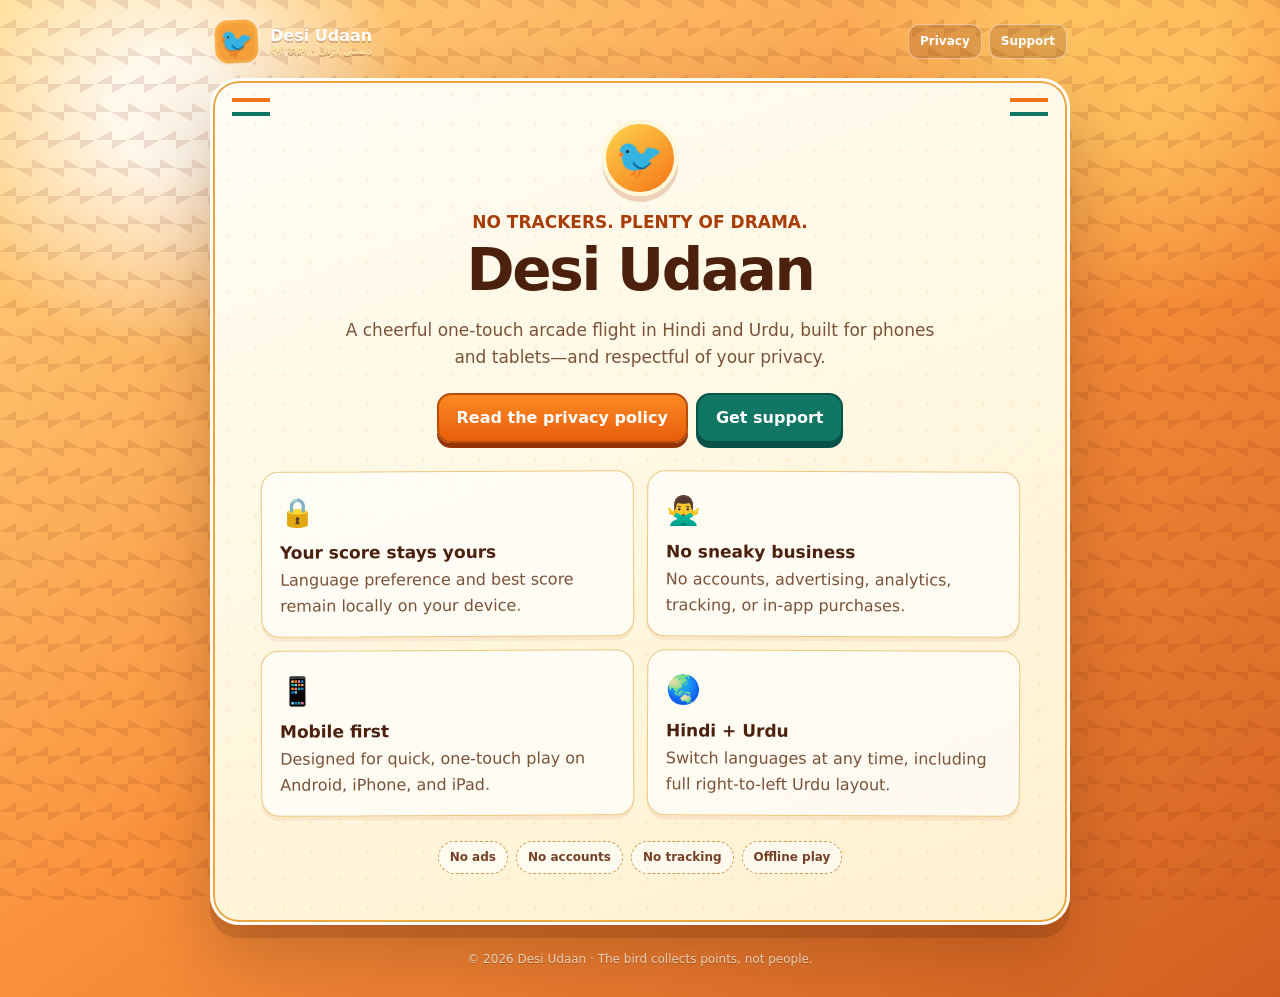
==== index.html @ 2039fcdf "Publish Desi Udaan privacy and support pages" ====
<!doctype html>
<html lang="en">
  <head>
    <meta charset="utf-8" />
    <meta name="viewport" content="width=device-width, initial-scale=1, viewport-fit=cover" />
    <meta name="theme-color" content="#ef7417" />
    <meta name="description" content="Official privacy and support pages for Desi Udaan, a joyful Hindi and Urdu mobile game." />
    <title>Desi Udaan · Privacy & Support</title>
    <link rel="icon" href="favicon.svg" type="image/svg+xml" />
    <link rel="stylesheet" href="styles.css" />
  </head>
  <body>
    <main class="site-shell">
      <header class="topbar">
        <a class="brand" href="./" aria-label="Desi Udaan home">
          <span class="brand-mark" aria-hidden="true">🐦</span>
          <span class="brand-copy">Desi Udaan <small>देसी उड़ान · دیسی اُڑان</small></span>
        </a>
        <nav class="topnav" aria-label="Main navigation">
          <a href="privacy/">Privacy</a>
          <a href="support/">Support</a>
        </nav>
      </header>

      <section class="paper">
        <div class="hero">
          <div class="mascot" aria-hidden="true">🐦</div>
          <p class="eyebrow">NO TRACKERS. PLENTY OF DRAMA.</p>
          <h1>Desi Udaan</h1>
          <p>A cheerful one-touch arcade flight in Hindi and Urdu, built for phones and tablets—and respectful of your privacy.</p>
          <div class="action-row">
            <a class="button" href="privacy/">Read the privacy policy</a>
            <a class="button secondary" href="support/">Get support</a>
          </div>
        </div>

        <div class="grid" aria-label="App promises">
          <article class="card">
            <span class="card-icon" aria-hidden="true">🔒</span>
            <h3>Your score stays yours</h3>
            <p>Language preference and best score remain locally on your device.</p>
          </article>
          <article class="card">
            <span class="card-icon" aria-hidden="true">🙅‍♂️</span>
            <h3>No sneaky business</h3>
            <p>No accounts, advertising, analytics, tracking, or in-app purchases.</p>
          </article>
          <article class="card">
            <span class="card-icon" aria-hidden="true">📱</span>
            <h3>Mobile first</h3>
            <p>Designed for quick, one-touch play on Android, iPhone, and iPad.</p>
          </article>
          <article class="card">
            <span class="card-icon" aria-hidden="true">🌏</span>
            <h3>Hindi + Urdu</h3>
            <p>Switch languages at any time, including full right-to-left Urdu layout.</p>
          </article>
        </div>

        <div class="pill-row" style="margin-top: 24px">
          <span class="pill">No ads</span>
          <span class="pill">No accounts</span>
          <span class="pill">No tracking</span>
          <span class="pill">Offline play</span>
        </div>
      </section>

      <footer>© 2026 Desi Udaan · The bird collects points, not people.</footer>
    </main>
  </body>
</html>
---- styles.css ----
:root {
  color-scheme: light;
  --cream: #fff8e7;
  --paper: #fffdf5;
  --ink: #43200e;
  --muted: #7a5237;
  --saffron: #ef7417;
  --saffron-dark: #a83d08;
  --marigold: #f7bf2b;
  --green: #117663;
  --green-dark: #075347;
  --pink: #df3f63;
  --line: #edc77f;
  --shadow: rgba(87, 34, 9, 0.18);
}

* {
  box-sizing: border-box;
}

html {
  min-width: 320px;
  scroll-behavior: smooth;
}

body {
  min-height: 100vh;
  margin: 0;
  background:
    radial-gradient(circle at 13% 11%, rgba(255, 255, 255, 0.85) 0 4%, transparent 17%),
    radial-gradient(circle at 88% 4%, rgba(255, 223, 116, 0.55) 0 6%, transparent 19%),
    linear-gradient(145deg, #ffd985, #fb923c 50%, #b84010 130%);
  color: var(--ink);
  font-family: Inter, ui-rounded, "Noto Sans Devanagari", "Noto Nastaliq Urdu", system-ui, sans-serif;
  line-height: 1.6;
}

body::before {
  position: fixed;
  inset: 0;
  pointer-events: none;
  content: "";
  opacity: 0.12;
  background-image:
    linear-gradient(30deg, #7c2d12 12%, transparent 12.5%, transparent 87%, #7c2d12 87.5%, #7c2d12),
    linear-gradient(150deg, #7c2d12 12%, transparent 12.5%, transparent 87%, #7c2d12 87.5%, #7c2d12);
  background-position: 0 0, 16px 28px;
  background-size: 32px 56px;
}

a {
  color: var(--green-dark);
}

a:focus-visible,
button:focus-visible {
  outline: 3px solid #fff;
  outline-offset: 3px;
}

.site-shell {
  position: relative;
  z-index: 1;
  width: min(100% - 24px, 860px);
  margin: 0 auto;
  padding: max(14px, env(safe-area-inset-top)) 0 max(28px, env(safe-area-inset-bottom));
}

.topbar {
  display: flex;
  padding: 4px 3px 13px;
  align-items: center;
  justify-content: space-between;
  gap: 14px;
  color: white;
}

.brand {
  display: flex;
  align-items: center;
  gap: 10px;
  color: white;
  font-weight: 900;
  text-decoration: none;
  text-shadow: 0 2px rgba(100, 34, 8, 0.25);
}

.brand-mark {
  display: grid;
  width: 47px;
  height: 47px;
  place-items: center;
  border: 2px solid rgba(255, 255, 255, 0.76);
  border-radius: 15px;
  background: #f6a039;
  box-shadow: inset 0 0 0 3px rgba(255, 218, 111, 0.24);
  font-size: 27px;
  transform: rotate(-3deg);
}

.brand-copy {
  display: grid;
  line-height: 1.15;
}

.brand-copy small {
  color: #ffe7a4;
  font-size: 10px;
  font-weight: 700;
}

.topnav {
  display: flex;
  gap: 7px;
}

.topnav a {
  padding: 7px 11px;
  border: 1px solid rgba(255, 255, 255, 0.45);
  border-radius: 11px;
  background: rgba(112, 37, 8, 0.2);
  color: white;
  font-size: 12px;
  font-weight: 800;
  text-decoration: none;
}

.paper {
  position: relative;
  padding: clamp(24px, 5vw, 48px);
  overflow: hidden;
  border: 3px solid rgba(255, 255, 255, 0.86);
  border-radius: 29px;
  background:
    radial-gradient(circle at 14px 14px, rgba(225, 139, 49, 0.1) 0 1.5px, transparent 1.8px) 0 0 / 28px 28px,
    linear-gradient(160deg, rgba(255, 253, 245, 0.99), rgba(255, 243, 210, 0.99));
  box-shadow: 0 13px 0 var(--shadow), 0 30px 70px rgba(66, 22, 5, 0.25), inset 0 0 0 2px #eaa542;
}

.paper::before,
.paper::after {
  position: absolute;
  top: 17px;
  width: 38px;
  height: 10px;
  content: "";
  border-top: 4px solid var(--saffron);
  border-bottom: 4px solid var(--green);
}

.paper::before { left: 19px; }
.paper::after { right: 19px; }

.hero {
  max-width: 690px;
  margin: 0 auto 28px;
  text-align: center;
}

.mascot {
  display: grid;
  width: 76px;
  height: 76px;
  margin: -9px auto 13px;
  place-items: center;
  border: 4px solid #fff7da;
  border-radius: 50%;
  background: linear-gradient(145deg, #ffd54d, #f47517);
  box-shadow: 0 6px 0 rgba(171, 65, 8, 0.22);
  font-size: 39px;
  transform: rotate(-4deg);
}

.eyebrow {
  margin: 0 0 4px;
  color: var(--saffron-dark);
  font-size: 12px;
  font-weight: 900;
}

h1,
h2,
h3 {
  color: #4b200d;
  line-height: 1.2;
}

h1 {
  margin: 0;
  font-size: clamp(34px, 7vw, 58px);
  letter-spacing: -0.04em;
}

h2 {
  margin: 32px 0 9px;
  font-size: clamp(22px, 4vw, 30px);
}

h3 {
  margin: 0 0 4px;
  font-size: 17px;
}

p {
  color: var(--muted);
}

.hero p {
  max-width: 600px;
  margin: 11px auto 0;
  font-size: 17px;
}

.pill-row,
.action-row,
.language-jump {
  display: flex;
  flex-wrap: wrap;
  justify-content: center;
  gap: 8px;
}

.pill {
  padding: 6px 11px;
  border: 1px dashed #d99a45;
  border-radius: 999px;
  background: rgba(255, 255, 255, 0.58);
  color: #744126;
  font-size: 12px;
  font-weight: 800;
}

.action-row {
  margin-top: 22px;
}

.button {
  display: inline-grid;
  min-height: 48px;
  padding: 10px 18px;
  place-items: center;
  border: 2px solid #b84c08;
  border-radius: 14px;
  background: linear-gradient(#fb8a24, #e95d0a);
  box-shadow: 0 5px 0 #943306;
  color: white;
  font-weight: 900;
  text-align: center;
  text-decoration: none;
}

.button.secondary {
  border-color: var(--green-dark);
  background: var(--green);
  box-shadow: 0 5px 0 var(--green-dark);
}

.button:active {
  box-shadow: 0 2px 0 currentColor;
  transform: translateY(3px);
}

.grid {
  display: grid;
  grid-template-columns: repeat(2, 1fr);
  gap: 13px;
}

.card {
  padding: 18px;
  border: 1px solid var(--line);
  border-radius: 18px;
  background: rgba(255, 255, 255, 0.67);
  box-shadow: 0 4px 0 rgba(172, 82, 18, 0.09);
}

.card:nth-child(odd) { transform: rotate(-0.25deg); }
.card:nth-child(even) { transform: rotate(0.25deg); }

.card-icon {
  display: block;
  margin-bottom: 7px;
  font-size: 28px;
}

.card p,
.content p,
.content li {
  margin: 5px 0 0;
  color: var(--muted);
}

.content {
  max-width: 700px;
  margin: 0 auto;
}

.content ul {
  padding-inline-start: 22px;
}

.notice {
  margin: 22px 0;
  padding: 14px 16px;
  border-inline-start: 5px solid var(--green);
  border-radius: 10px;
  background: rgba(20, 130, 108, 0.09);
}

.language-jump {
  margin: 16px 0 8px;
}

.language-jump a {
  padding: 6px 11px;
  border: 1px solid var(--line);
  border-radius: 999px;
  background: white;
  font-size: 12px;
  font-weight: 800;
  text-decoration: none;
}

.local-section {
  margin-top: 32px;
  padding-top: 5px;
  border-top: 2px dashed var(--line);
}

.urdu {
  font-family: "Noto Nastaliq Urdu", "Noto Naskh Arabic", serif;
  font-size: 1.07em;
  line-height: 2;
}

.urdu h2,
.urdu h3 {
  line-height: 1.65;
}

.faq {
  display: grid;
  gap: 10px;
}

.faq details {
  border: 1px solid var(--line);
  border-radius: 14px;
  background: rgba(255, 255, 255, 0.7);
}

.faq summary {
  padding: 13px 15px;
  cursor: pointer;
  color: #5d2c13;
  font-weight: 900;
}

.faq details p {
  margin: 0;
  padding: 0 15px 14px;
}

footer {
  padding: 25px 8px 0;
  color: rgba(255, 248, 226, 0.9);
  font-size: 12px;
  text-align: center;
  text-shadow: 0 1px rgba(84, 26, 5, 0.34);
}

@media (max-width: 620px) {
  .site-shell { width: min(100% - 16px, 860px); }
  .topbar { align-items: flex-start; }
  .brand-copy small { display: none; }
  .topnav { gap: 5px; }
  .topnav a { padding: 7px 8px; font-size: 11px; }
  .paper { padding: 30px 18px 25px; border-radius: 24px; }
  .grid { grid-template-columns: 1fr; }
  .hero p { font-size: 15px; }
}

@media (max-width: 390px) {
  .brand-copy { display: none; }
}

@media (prefers-reduced-motion: reduce) {
  html { scroll-behavior: auto; }
}
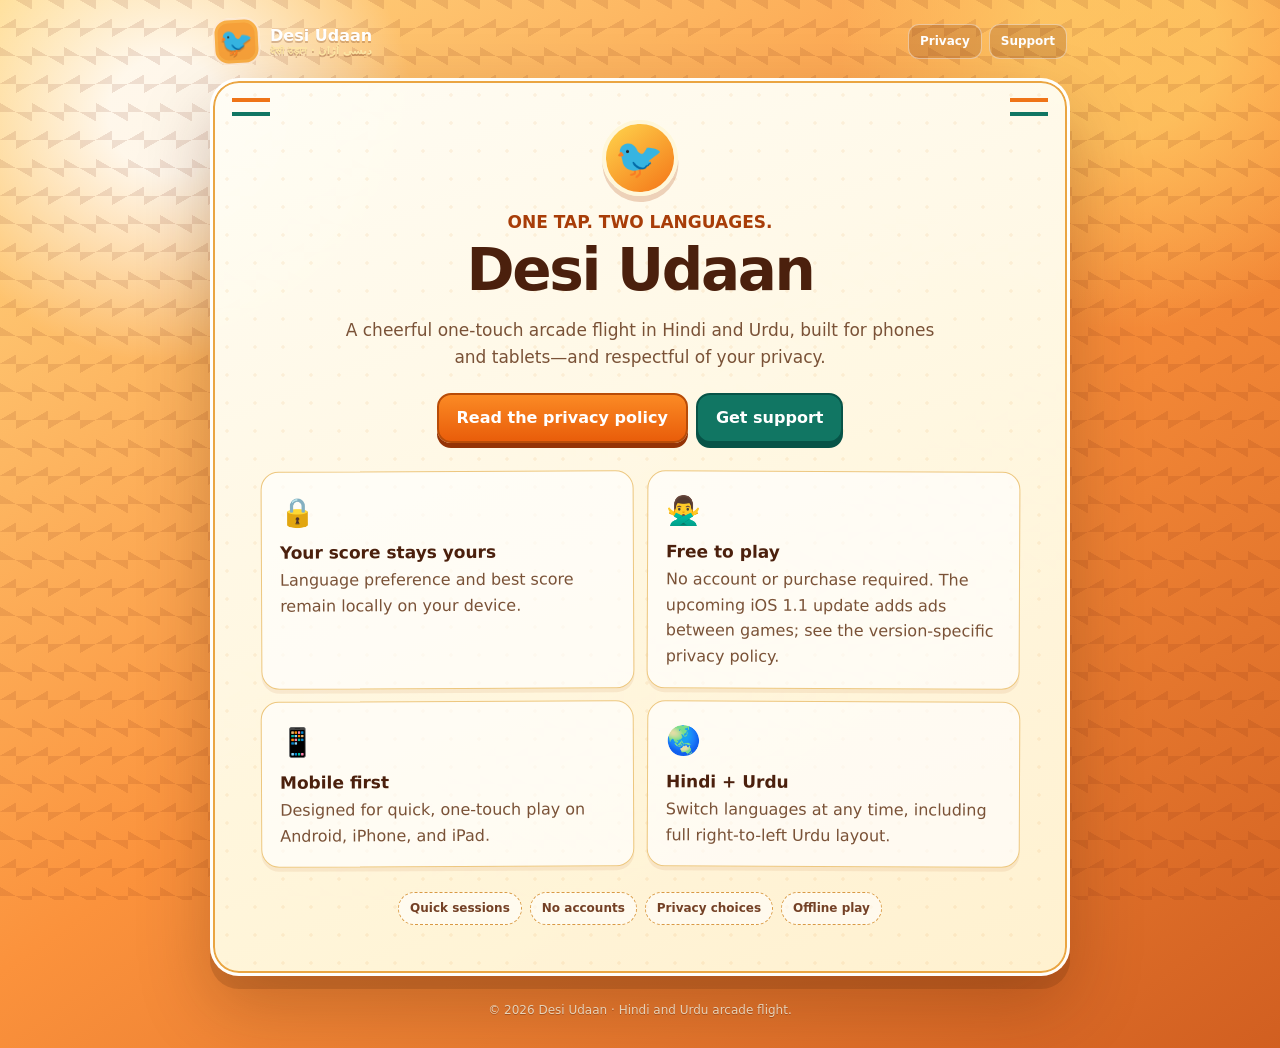
==== commit b276a3e7: "Document upcoming iOS advertising privacy choices" ====
--- a/index.html
+++ b/index.html
@@ -25,7 +25,7 @@
       <section class="paper">
         <div class="hero">
           <div class="mascot" aria-hidden="true">🐦</div>
-          <p class="eyebrow">NO TRACKERS. PLENTY OF DRAMA.</p>
+          <p class="eyebrow">ONE TAP. TWO LANGUAGES.</p>
           <h1>Desi Udaan</h1>
           <p>A cheerful one-touch arcade flight in Hindi and Urdu, built for phones and tablets—and respectful of your privacy.</p>
           <div class="action-row">
@@ -42,8 +42,8 @@
           </article>
           <article class="card">
             <span class="card-icon" aria-hidden="true">🙅‍♂️</span>
-            <h3>No sneaky business</h3>
-            <p>No accounts, advertising, analytics, tracking, or in-app purchases.</p>
+            <h3>Free to play</h3>
+            <p>No account or purchase required. The upcoming iOS 1.1 update adds ads between games; see the version-specific privacy policy.</p>
           </article>
           <article class="card">
             <span class="card-icon" aria-hidden="true">📱</span>
@@ -58,14 +58,14 @@
         </div>
 
         <div class="pill-row" style="margin-top: 24px">
-          <span class="pill">No ads</span>
+          <span class="pill">Quick sessions</span>
           <span class="pill">No accounts</span>
-          <span class="pill">No tracking</span>
+          <span class="pill">Privacy choices</span>
           <span class="pill">Offline play</span>
         </div>
       </section>
 
-      <footer>© 2026 Desi Udaan · The bird collects points, not people.</footer>
+      <footer>© 2026 Desi Udaan · Hindi and Urdu arcade flight.</footer>
     </main>
   </body>
 </html>
